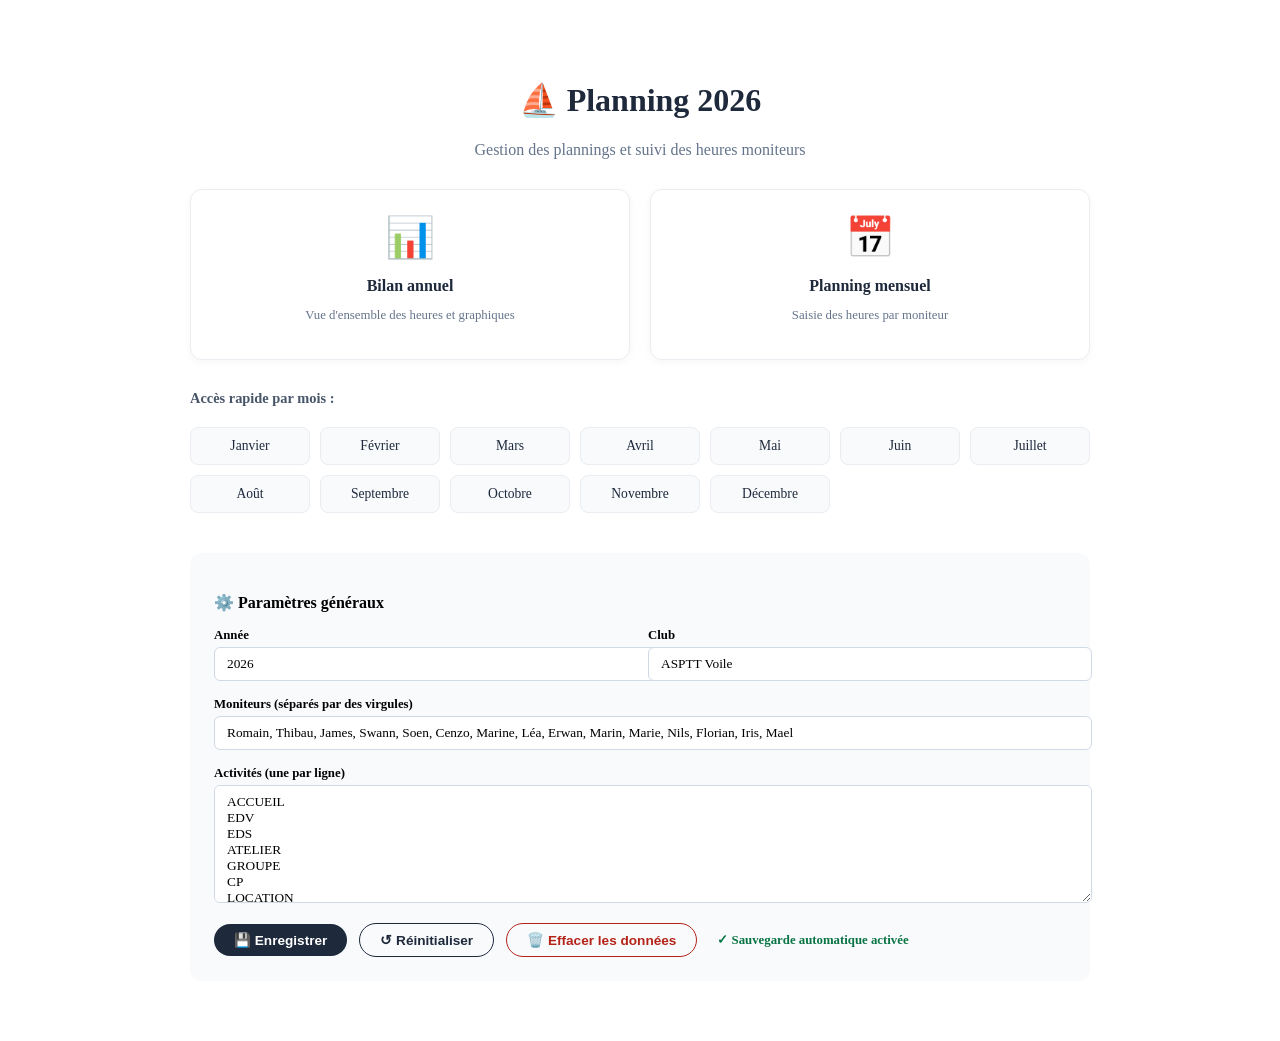
==== index.html @ 2c9d4002 "Add files via upload" ====
<!-- ============ index.html ============ -->
<!DOCTYPE html>
<html lang="fr">
<head>
    <meta charset="UTF-8">
    <meta name="viewport" content="width=device-width, initial-scale=1.0">
    <title>Planning 2026 - Paramètres</title>
    <link rel="stylesheet" href="css/style.css">
    <style>
        .index-container {
            max-width: 900px;
            margin: 40px auto;
            padding: 20px;
        }
        .index-header {
            text-align: center;
            margin-bottom: 30px;
        }
        .index-header h1 {
            font-size: 2rem;
            color: #1e293b;
        }
        .index-header p {
            color: #64748b;
        }
        .nav-cards {
            display: grid;
            grid-template-columns: repeat(auto-fit, minmax(200px, 1fr));
            gap: 20px;
            margin-top: 30px;
        }
        .nav-card {
            background: white;
            border: 1px solid #e9edf2;
            border-radius: 12px;
            padding: 24px 20px;
            text-align: center;
            text-decoration: none;
            color: #1e293b;
            transition: 0.2s;
            box-shadow: 0 2px 8px rgba(0,0,0,0.04);
        }
        .nav-card:hover {
            transform: translateY(-4px);
            box-shadow: 0 8px 24px rgba(0,0,0,0.08);
            border-color: #1e293b;
        }
        .nav-card .icon {
            font-size: 2.5rem;
            display: block;
            margin-bottom: 10px;
        }
        .nav-card h3 {
            font-size: 1rem;
            margin-bottom: 6px;
        }
        .nav-card p {
            font-size: 0.8rem;
            color: #64748b;
        }
        .month-grid {
            display: grid;
            grid-template-columns: repeat(auto-fill, minmax(120px, 1fr));
            gap: 10px;
            margin-top: 20px;
        }
        .month-grid a {
            background: #f8fafc;
            border: 1px solid #e9edf2;
            border-radius: 8px;
            padding: 10px;
            text-align: center;
            text-decoration: none;
            color: #1e293b;
            font-size: 0.85rem;
            transition: 0.15s;
        }
        .month-grid a:hover {
            background: #1e293b;
            color: white;
            border-color: #1e293b;
        }
        .config-section {
            margin-top: 40px;
            background: #f8fafc;
            border-radius: 12px;
            padding: 24px;
        }
        .config-section h3 {
            font-size: 1rem;
            margin-bottom: 16px;
        }
        .config-grid {
            display: grid;
            grid-template-columns: 1fr 1fr;
            gap: 16px;
        }
        .config-grid label {
            font-weight: 600;
            font-size: 0.8rem;
            display: block;
            margin-bottom: 4px;
        }
        .config-grid input,
        .config-grid textarea {
            width: 100%;
            padding: 8px 12px;
            border: 1px solid #d1d9e6;
            border-radius: 6px;
            font-family: inherit;
        }
        .config-grid textarea {
            resize: vertical;
            min-height: 100px;
        }
        .config-actions {
            margin-top: 16px;
            display: flex;
            gap: 12px;
            flex-wrap: wrap;
            align-items: center;
        }
        .btn {
            background: #1e293b;
            color: white;
            border: none;
            padding: 8px 20px;
            border-radius: 40px;
            font-weight: 600;
            font-size: 0.85rem;
            cursor: pointer;
            transition: 0.2s;
        }
        .btn-outline {
            background: transparent;
            border: 1.5px solid #1e293b;
            color: #1e293b;
        }
        .btn-outline:hover {
            background: #1e293b;
            color: white;
        }
        .btn-danger {
            border-color: #b42318 !important;
            color: #b42318 !important;
        }
        .btn-danger:hover {
            background: #b42318 !important;
            color: white !important;
        }
        .btn:hover {
            opacity: 0.85;
        }
        .status-save {
            font-size: 0.8rem;
            color: #087443;
            font-weight: 600;
            margin-left: 8px;
        }
        .full-width {
            grid-column: 1 / -1;
        }
        @media (max-width: 700px) {
            .config-grid {
                grid-template-columns: 1fr;
            }
        }
    </style>
</head>
<body>
    <div class="index-container">
        <div class="index-header">
            <h1>⛵ Planning 2026</h1>
            <p>Gestion des plannings et suivi des heures moniteurs</p>
        </div>

        <div class="nav-cards">
            <a href="pages/bilan.html" class="nav-card">
                <span class="icon">📊</span>
                <h3>Bilan annuel</h3>
                <p>Vue d'ensemble des heures et graphiques</p>
            </a>
            <a href="pages/mois.html?mois=janvier" class="nav-card">
                <span class="icon">📅</span>
                <h3>Planning mensuel</h3>
                <p>Saisie des heures par moniteur</p>
            </a>
        </div>

        <div style="margin-top: 30px;">
            <h3 style="font-size:0.9rem; color:#475569; margin-bottom:12px;">Accès rapide par mois :</h3>
            <div class="month-grid" id="monthGrid"></div>
        </div>

        <div class="config-section">
            <h3>⚙️ Paramètres généraux</h3>
            <div class="config-grid">
                <div>
                    <label>Année</label>
                    <input type="number" id="anneeInput" value="2026" step="1" min="2020" max="2040">
                </div>
                <div>
                    <label>Club</label>
                    <input type="text" id="clubInput" value="ASPTT Voile">
                </div>
                <div class="full-width">
                    <label>Moniteurs (séparés par des virgules)</label>
                    <input type="text" id="staffInput" value="Romain, Thibau, James, Swann, Soen, Cenzo, Marine, Léa, Erwan, Marin, Marie, Nils, Florian, Iris, Mael">
                </div>
                <div class="full-width">
                    <label>Activités (une par ligne)</label>
                    <textarea id="activitesInput">ACCUEIL
EDV
EDS
ATELIER
GROUPE
CP
LOCATION
REPOS
REUNION
SCOLAIRE
AUTRE
RTQ
RTQ+EDS
EDV+CP
ATELIER+CP
GROUPE+CP
ACCUEIL+CP
EDV+GP
EDS+AT
ATELIER+GP
GROUPE+AT
CONGES
SCOLAIRE+CP</textarea>
                </div>
            </div>
            <div class="config-actions">
                <button class="btn" id="saveConfigBtn">💾 Enregistrer</button>
                <button class="btn btn-outline" id="resetConfigBtn">↺ Réinitialiser</button>
                <button class="btn btn-outline btn-danger" id="resetDataBtn">🗑️ Effacer les données</button>
                <span class="status-save" id="saveStatus">✓ Sauvegarde automatique activée</span>
            </div>
        </div>
    </div>

    <script>
        // -------- Gestion des paramètres --------
        function loadConfig() {
            try {
                const saved = localStorage.getItem('planning2026_config');
                if (saved) {
                    const cfg = JSON.parse(saved);
                    if (cfg.annee) document.getElementById('anneeInput').value = cfg.annee;
                    if (cfg.club) document.getElementById('clubInput').value = cfg.club;
                    if (cfg.staff) document.getElementById('staffInput').value = cfg.staff;
                    if (cfg.activites) document.getElementById('activitesInput').value = cfg.activites;
                }
            } catch(e) {}
        }

        function saveConfig() {
            const cfg = {
                annee: document.getElementById('anneeInput').value,
                club: document.getElementById('clubInput').value,
                staff: document.getElementById('staffInput').value,
                activites: document.getElementById('activitesInput').value
            };
            localStorage.setItem('planning2026_config', JSON.stringify(cfg));
            const status = document.getElementById('saveStatus');
            status.textContent = '✓ Paramètres enregistrés';
            setTimeout(() => status.textContent = '✓ Sauvegarde automatique activée', 2000);
            alert('Paramètres enregistrés !');
        }

        function resetConfig() {
            localStorage.removeItem('planning2026_config');
            document.getElementById('anneeInput').value = '2026';
            document.getElementById('clubInput').value = 'ASPTT Voile';
            document.getElementById('staffInput').value = 'Romain, Thibau, James, Swann, Soen, Cenzo, Marine, Léa, Erwan, Marin, Marie, Nils, Florian, Iris, Mael';
            document.getElementById('activitesInput').value = `ACCUEIL
EDV
EDS
ATELIER
GROUPE
CP
LOCATION
REPOS
REUNION
SCOLAIRE
AUTRE
RTQ
RTQ+EDS
EDV+CP
ATELIER+CP
GROUPE+CP
ACCUEIL+CP
EDV+GP
EDS+AT
ATELIER+GP
GROUPE+AT
CONGES
SCOLAIRE+CP`;
            alert('Paramètres réinitialisés.');
        }

        document.getElementById('saveConfigBtn').addEventListener('click', saveConfig);
        document.getElementById('resetConfigBtn').addEventListener('click', resetConfig);
        document.getElementById('resetDataBtn').addEventListener('click', function() {
            if (confirm('Effacer TOUTES les données saisies ?')) {
                localStorage.removeItem('planning2026_data');
                alert('Données effacées.');
                location.reload();
            }
        });

        // Génération des liens vers les mois
        const monthLabels = ['Janvier','Février','Mars','Avril','Mai','Juin','Juillet','Août','Septembre','Octobre','Novembre','Décembre'];
        const monthKeys = ['janvier','fevrier','mars','avril','mai','juin','juillet','aout','septembre','octobre','novembre','decembre'];
        const grid = document.getElementById('monthGrid');
        monthKeys.forEach((key, i) => {
            const a = document.createElement('a');
            a.href = `pages/mois.html?mois=${key}`;
            a.textContent = monthLabels[i];
            grid.appendChild(a);
        });

        loadConfig();
    </script>
</body>
</html>
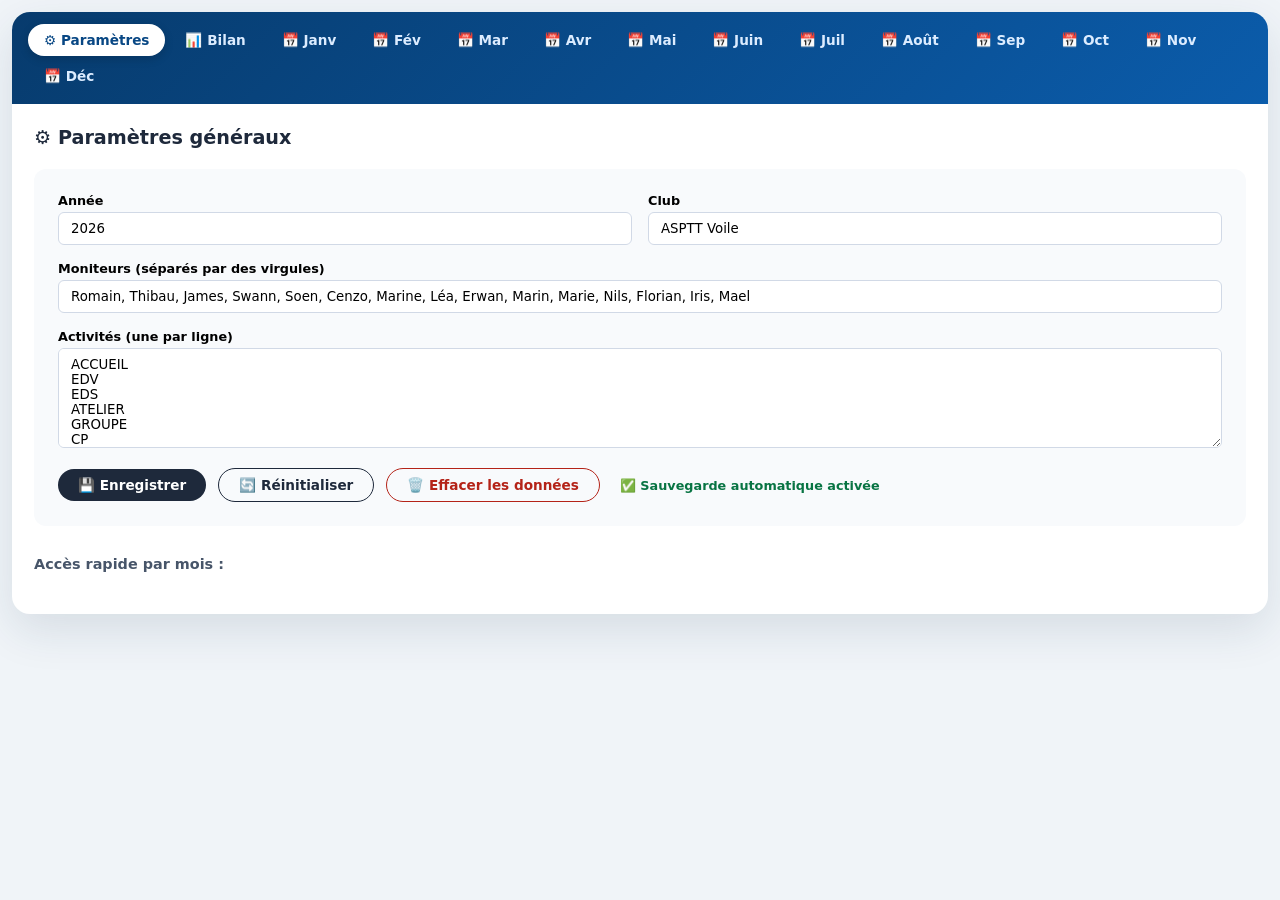
==== commit 4d7b66ed: "refonte: refonte complète de l'application pour corriger les interactions - **Nouvelle architecture*" ====
--- a/index.html
+++ b/index.html
@@ -1,4 +1,3 @@
-<!-- ============ index.html ============ -->
 <!DOCTYPE html>
 <html lang="fr">
 <head>
@@ -6,210 +5,50 @@
     <meta name="viewport" content="width=device-width, initial-scale=1.0">
     <title>Planning 2026 - Paramètres</title>
     <link rel="stylesheet" href="css/style.css">
-    <style>
-        .index-container {
-            max-width: 900px;
-            margin: 40px auto;
-            padding: 20px;
-        }
-        .index-header {
-            text-align: center;
-            margin-bottom: 30px;
-        }
-        .index-header h1 {
-            font-size: 2rem;
-            color: #1e293b;
-        }
-        .index-header p {
-            color: #64748b;
-        }
-        .nav-cards {
-            display: grid;
-            grid-template-columns: repeat(auto-fit, minmax(200px, 1fr));
-            gap: 20px;
-            margin-top: 30px;
-        }
-        .nav-card {
-            background: white;
-            border: 1px solid #e9edf2;
-            border-radius: 12px;
-            padding: 24px 20px;
-            text-align: center;
-            text-decoration: none;
-            color: #1e293b;
-            transition: 0.2s;
-            box-shadow: 0 2px 8px rgba(0,0,0,0.04);
-        }
-        .nav-card:hover {
-            transform: translateY(-4px);
-            box-shadow: 0 8px 24px rgba(0,0,0,0.08);
-            border-color: #1e293b;
-        }
-        .nav-card .icon {
-            font-size: 2.5rem;
-            display: block;
-            margin-bottom: 10px;
-        }
-        .nav-card h3 {
-            font-size: 1rem;
-            margin-bottom: 6px;
-        }
-        .nav-card p {
-            font-size: 0.8rem;
-            color: #64748b;
-        }
-        .month-grid {
-            display: grid;
-            grid-template-columns: repeat(auto-fill, minmax(120px, 1fr));
-            gap: 10px;
-            margin-top: 20px;
-        }
-        .month-grid a {
-            background: #f8fafc;
-            border: 1px solid #e9edf2;
-            border-radius: 8px;
-            padding: 10px;
-            text-align: center;
-            text-decoration: none;
-            color: #1e293b;
-            font-size: 0.85rem;
-            transition: 0.15s;
-        }
-        .month-grid a:hover {
-            background: #1e293b;
-            color: white;
-            border-color: #1e293b;
-        }
-        .config-section {
-            margin-top: 40px;
-            background: #f8fafc;
-            border-radius: 12px;
-            padding: 24px;
-        }
-        .config-section h3 {
-            font-size: 1rem;
-            margin-bottom: 16px;
-        }
-        .config-grid {
-            display: grid;
-            grid-template-columns: 1fr 1fr;
-            gap: 16px;
-        }
-        .config-grid label {
-            font-weight: 600;
-            font-size: 0.8rem;
-            display: block;
-            margin-bottom: 4px;
-        }
-        .config-grid input,
-        .config-grid textarea {
-            width: 100%;
-            padding: 8px 12px;
-            border: 1px solid #d1d9e6;
-            border-radius: 6px;
-            font-family: inherit;
-        }
-        .config-grid textarea {
-            resize: vertical;
-            min-height: 100px;
-        }
-        .config-actions {
-            margin-top: 16px;
-            display: flex;
-            gap: 12px;
-            flex-wrap: wrap;
-            align-items: center;
-        }
-        .btn {
-            background: #1e293b;
-            color: white;
-            border: none;
-            padding: 8px 20px;
-            border-radius: 40px;
-            font-weight: 600;
-            font-size: 0.85rem;
-            cursor: pointer;
-            transition: 0.2s;
-        }
-        .btn-outline {
-            background: transparent;
-            border: 1.5px solid #1e293b;
-            color: #1e293b;
-        }
-        .btn-outline:hover {
-            background: #1e293b;
-            color: white;
-        }
-        .btn-danger {
-            border-color: #b42318 !important;
-            color: #b42318 !important;
-        }
-        .btn-danger:hover {
-            background: #b42318 !important;
-            color: white !important;
-        }
-        .btn:hover {
-            opacity: 0.85;
-        }
-        .status-save {
-            font-size: 0.8rem;
-            color: #087443;
-            font-weight: 600;
-            margin-left: 8px;
-        }
-        .full-width {
-            grid-column: 1 / -1;
-        }
-        @media (max-width: 700px) {
-            .config-grid {
-                grid-template-columns: 1fr;
-            }
-        }
-    </style>
 </head>
 <body>
-    <div class="index-container">
-        <div class="index-header">
-            <h1>⛵ Planning 2026</h1>
-            <p>Gestion des plannings et suivi des heures moniteurs</p>
+    <div class="app-container">
+        <!-- Navigation -->
+        <div class="nav-tabs">
+            <a href="index.html" class="active">⚙️ Paramètres</a>
+            <a href="pages/bilan.html">📊 Bilan</a>
+            <a href="pages/mois.html?mois=janvier">📅 Janv</a>
+            <a href="pages/mois.html?mois=fevrier">📅 Fév</a>
+            <a href="pages/mois.html?mois=mars">📅 Mar</a>
+            <a href="pages/mois.html?mois=avril">📅 Avr</a>
+            <a href="pages/mois.html?mois=mai">📅 Mai</a>
+            <a href="pages/mois.html?mois=juin">📅 Juin</a>
+            <a href="pages/mois.html?mois=juillet">📅 Juil</a>
+            <a href="pages/mois.html?mois=aout">📅 Août</a>
+            <a href="pages/mois.html?mois=septembre">📅 Sep</a>
+            <a href="pages/mois.html?mois=octobre">📅 Oct</a>
+            <a href="pages/mois.html?mois=novembre">📅 Nov</a>
+            <a href="pages/mois.html?mois=decembre">📅 Déc</a>
         </div>
 
-        <div class="nav-cards">
-            <a href="pages/bilan.html" class="nav-card">
-                <span class="icon">📊</span>
-                <h3>Bilan annuel</h3>
-                <p>Vue d'ensemble des heures et graphiques</p>
-            </a>
-            <a href="pages/mois.html?mois=janvier" class="nav-card">
-                <span class="icon">📅</span>
-                <h3>Planning mensuel</h3>
-                <p>Saisie des heures par moniteur</p>
-            </a>
-        </div>
+        <!-- Contenu -->
+        <div class="panel">
+            <div class="panel-header">
+                <h2>⚙️ Paramètres généraux</h2>
+            </div>
 
-        <div style="margin-top: 30px;">
-            <h3 style="font-size:0.9rem; color:#475569; margin-bottom:12px;">Accès rapide par mois :</h3>
-            <div class="month-grid" id="monthGrid"></div>
-        </div>
-
-        <div class="config-section">
-            <h3>⚙️ Paramètres généraux</h3>
-            <div class="config-grid">
-                <div>
-                    <label>Année</label>
-                    <input type="number" id="anneeInput" value="2026" step="1" min="2020" max="2040">
-                </div>
-                <div>
-                    <label>Club</label>
-                    <input type="text" id="clubInput" value="ASPTT Voile">
-                </div>
-                <div class="full-width">
-                    <label>Moniteurs (séparés par des virgules)</label>
-                    <input type="text" id="staffInput" value="Romain, Thibau, James, Swann, Soen, Cenzo, Marine, Léa, Erwan, Marin, Marie, Nils, Florian, Iris, Mael">
-                </div>
-                <div class="full-width">
-                    <label>Activités (une par ligne)</label>
-                    <textarea id="activitesInput">ACCUEIL
+            <div class="config-section">
+                <div class="config-grid">
+                    <div>
+                        <label>Année</label>
+                        <input type="number" id="anneeInput" value="2026" step="1" min="2020" max="2040">
+                    </div>
+                    <div>
+                        <label>Club</label>
+                        <input type="text" id="clubInput" value="ASPTT Voile">
+                    </div>
+                    <div class="full-width">
+                        <label>Moniteurs (séparés par des virgules)</label>
+                        <input type="text" id="staffInput" value="Romain, Thibau, James, Swann, Soen, Cenzo, Marine, Léa, Erwan, Marin, Marie, Nils, Florian, Iris, Mael">
+                    </div>
+                    <div class="full-width">
+                        <label>Activités (une par ligne)</label>
+                        <textarea id="activitesInput">ACCUEIL
 EDV
 EDS
 ATELIER
@@ -232,99 +71,115 @@
 GROUPE+AT
 CONGES
 SCOLAIRE+CP</textarea>
+                    </div>
+                </div>
+                <div class="config-actions">
+                    <button class="btn" id="saveConfigBtn">💾 Enregistrer</button>
+                    <button class="btn btn-outline" id="resetConfigBtn">🔄 Réinitialiser</button>
+                    <button class="btn btn-outline btn-danger" id="resetDataBtn">🗑️ Effacer les données</button>
+                    <span class="status-save" id="saveStatus">✅ Sauvegarde automatique activée</span>
                 </div>
             </div>
-            <div class="config-actions">
-                <button class="btn" id="saveConfigBtn">💾 Enregistrer</button>
-                <button class="btn btn-outline" id="resetConfigBtn">↺ Réinitialiser</button>
-                <button class="btn btn-outline btn-danger" id="resetDataBtn">🗑️ Effacer les données</button>
-                <span class="status-save" id="saveStatus">✓ Sauvegarde automatique activée</span>
+
+            <div style="margin-top: 30px;">
+                <h3 style="font-size:0.9rem; color:#475569; margin-bottom:12px;">Accès rapide par mois :</h3>
+                <div class="month-grid" id="monthGrid"></div>
             </div>
         </div>
     </div>
 
+    <!-- Scripts -->
+    <script src="js/app.js"></script>
     <script>
-        // -------- Gestion des paramètres --------
-        function loadConfig() {
-            try {
-                const saved = localStorage.getItem('planning2026_config');
-                if (saved) {
-                    const cfg = JSON.parse(saved);
-                    if (cfg.annee) document.getElementById('anneeInput').value = cfg.annee;
-                    if (cfg.club) document.getElementById('clubInput').value = cfg.club;
-                    if (cfg.staff) document.getElementById('staffInput').value = cfg.staff;
-                    if (cfg.activites) document.getElementById('activitesInput').value = cfg.activites;
-                }
-            } catch(e) {}
+        // --- LOGIQUE DE LA PAGE INDEX ---
+        
+        // Générer les liens vers les mois
+        function generateMonthLinks() {
+            const grid = document.getElementById('monthGrid');
+            grid.innerHTML = '';
+            
+            MONTHS.forEach((key, i) => {
+                const a = document.createElement('a');
+                a.href = `pages/mois.html?mois=${key}`;
+                a.textContent = MONTH_LABELS[i];
+                grid.appendChild(a);
+            });
         }
-
-        function saveConfig() {
-            const cfg = {
-                annee: document.getElementById('anneeInput').value,
-                club: document.getElementById('clubInput').value,
-                staff: document.getElementById('staffInput').value,
-                activites: document.getElementById('activitesInput').value
-            };
-            localStorage.setItem('planning2026_config', JSON.stringify(cfg));
+        
+        // Charger la configuration dans le formulaire
+        function loadConfigToForm() {
+            document.getElementById('anneeInput').value = App.config.year || 2026;
+            document.getElementById('clubInput').value = App.config.club || 'ASPTT Voile';
+            document.getElementById('staffInput').value = App.config.staff?.join(', ') || '';
+            document.getElementById('activitesInput').value = App.config.activities?.join('\n') || '';
+        }
+        
+        // Sauvegarder la configuration depuis le formulaire
+        function saveConfigFromForm() {
+            App.config.year = parseInt(document.getElementById('anneeInput').value) || 2026;
+            App.config.club = document.getElementById('clubInput').value || 'ASPTT Voile';
+            App.config.staff = document.getElementById('staffInput').value
+                .split(',')
+                .map(s => s.trim())
+                .filter(s => s);
+            App.config.activities = document.getElementById('activitesInput').value
+                .split('\n')
+                .map(s => s.trim())
+                .filter(s => s);
+            
+            App.saveConfig();
+            
+            // Recharger les données pour le nouveau staff/année
+            App.data = App.generateYearData();
+            App.saveData(false);
+            
             const status = document.getElementById('saveStatus');
-            status.textContent = '✓ Paramètres enregistrés';
-            setTimeout(() => status.textContent = '✓ Sauvegarde automatique activée', 2000);
+            status.textContent = '✅ Paramètres enregistrés';
+            setTimeout(() => {
+                status.textContent = '✅ Sauvegarde automatique activée';
+            }, 2000);
+            
             alert('Paramètres enregistrés !');
         }
-
+        
+        // Réinitialiser la configuration
         function resetConfig() {
-            localStorage.removeItem('planning2026_config');
-            document.getElementById('anneeInput').value = '2026';
-            document.getElementById('clubInput').value = 'ASPTT Voile';
-            document.getElementById('staffInput').value = 'Romain, Thibau, James, Swann, Soen, Cenzo, Marine, Léa, Erwan, Marin, Marie, Nils, Florian, Iris, Mael';
-            document.getElementById('activitesInput').value = `ACCUEIL
-EDV
-EDS
-ATELIER
-GROUPE
-CP
-LOCATION
-REPOS
-REUNION
-SCOLAIRE
-AUTRE
-RTQ
-RTQ+EDS
-EDV+CP
-ATELIER+CP
-GROUPE+CP
-ACCUEIL+CP
-EDV+GP
-EDS+AT
-ATELIER+GP
-GROUPE+AT
-CONGES
-SCOLAIRE+CP`;
-            alert('Paramètres réinitialisés.');
+            if (confirm('Réinitialiser les paramètres ?')) {
+                App.config = { ...App.config, ...{
+                    year: 2026,
+                    club: 'ASPTT Voile',
+                    staff: ['Romain', 'Thibau', 'James', 'Swann', 'Soen', 'Cenzo', 'Marine', 'Léa', 'Erwan', 'Marin', 'Marie', 'Nils', 'Florian', 'Iris', 'Mael'],
+                    activities: [
+                        'ACCUEIL', 'EDV', 'EDS', 'ATELIER', 'GROUPE', 'CP', 'LOCATION', 'REPOS', 'REUNION', 
+                        'SCOLAIRE', 'AUTRE', 'RTQ', 'RTQ+EDS', 'EDV+CP', 'ATELIER+CP', 'GROUPE+CP', 
+                        'ACCUEIL+CP', 'EDV+GP', 'EDS+AT', 'ATELIER+GP', 'GROUPE+AT', 'CONGES', 'SCOLAIRE+CP'
+                    ]
+                }};
+                App.saveConfig();
+                loadConfigToForm();
+                alert('Paramètres réinitialisés.');
+            }
         }
-
-        document.getElementById('saveConfigBtn').addEventListener('click', saveConfig);
-        document.getElementById('resetConfigBtn').addEventListener('click', resetConfig);
-        document.getElementById('resetDataBtn').addEventListener('click', function() {
+        
+        // Réinitialiser toutes les données
+        function resetAllData() {
             if (confirm('Effacer TOUTES les données saisies ?')) {
-                localStorage.removeItem('planning2026_data');
+                App.resetAllData();
                 alert('Données effacées.');
                 location.reload();
             }
+        }
+        
+        // Attacher les événements
+        document.getElementById('saveConfigBtn').addEventListener('click', saveConfigFromForm);
+        document.getElementById('resetConfigBtn').addEventListener('click', resetConfig);
+        document.getElementById('resetDataBtn').addEventListener('click', resetAllData);
+        
+        // Initialisation
+        App.init().then(() => {
+            loadConfigToForm();
+            generateMonthLinks();
         });
-
-        // Génération des liens vers les mois
-        const monthLabels = ['Janvier','Février','Mars','Avril','Mai','Juin','Juillet','Août','Septembre','Octobre','Novembre','Décembre'];
-        const monthKeys = ['janvier','fevrier','mars','avril','mai','juin','juillet','aout','septembre','octobre','novembre','decembre'];
-        const grid = document.getElementById('monthGrid');
-        monthKeys.forEach((key, i) => {
-            const a = document.createElement('a');
-            a.href = `pages/mois.html?mois=${key}`;
-            a.textContent = monthLabels[i];
-            grid.appendChild(a);
-        });
-
-        loadConfig();
     </script>
 </body>
-</html>+</html>
--- a/css/style.css
+++ b/css/style.css
@@ -0,0 +1,372 @@
+* {
+    margin: 0;
+    padding: 0;
+    box-sizing: border-box;
+    font-family: 'Segoe UI', Roboto, system-ui, sans-serif;
+}
+
+body {
+    background: #f0f4f8;
+    padding: 12px;
+    min-height: 100vh;
+}
+
+.app-container {
+    max-width: 1600px;
+    margin: 0 auto;
+    background: white;
+    border-radius: 18px;
+    box-shadow: 0 16px 45px rgba(23, 55, 80, 0.12);
+    overflow: hidden;
+}
+
+/* Navigation */
+.nav-tabs {
+    display: flex;
+    flex-wrap: wrap;
+    gap: 4px;
+    background: linear-gradient(135deg, #073b6d, #0b5cab);
+    padding: 12px 16px;
+    position: sticky;
+    top: 0;
+    z-index: 10;
+}
+
+.nav-tabs a {
+    background: transparent;
+    border: none;
+    padding: 8px 16px;
+    font-weight: 600;
+    font-size: 0.85rem;
+    color: #dcecff;
+    border-radius: 40px;
+    cursor: pointer;
+    transition: 0.2s;
+    text-decoration: none;
+}
+
+.nav-tabs a:hover {
+    background: rgba(255, 255, 255, 0.14);
+    color: white;
+}
+
+.nav-tabs a.active {
+    background: white;
+    color: #084784;
+    box-shadow: 0 3px 10px rgba(0, 0, 0, 0.16);
+}
+
+/* Panel */
+.panel {
+    padding: 22px;
+    overflow-x: auto;
+}
+
+.panel-header {
+    display: flex;
+    justify-content: space-between;
+    align-items: center;
+    flex-wrap: wrap;
+    gap: 8px;
+    margin-bottom: 16px;
+}
+
+.panel-header h2 {
+    font-size: 1.2rem;
+    color: #1e293b;
+}
+
+/* Buttons */
+.btn {
+    background: #1e293b;
+    color: white;
+    border: none;
+    padding: 8px 20px;
+    border-radius: 40px;
+    font-weight: 600;
+    font-size: 0.85rem;
+    cursor: pointer;
+    transition: 0.2s;
+    text-decoration: none;
+    display: inline-block;
+}
+
+.btn-outline {
+    background: transparent;
+    border: 1.5px solid #1e293b;
+    color: #1e293b;
+}
+
+.btn-outline:hover {
+    background: #1e293b;
+    color: white;
+}
+
+.btn-sm {
+    padding: 4px 14px;
+    font-size: 0.75rem;
+}
+
+.btn-danger {
+    border-color: #b42318 !important;
+    color: #b42318 !important;
+}
+
+.btn-danger:hover {
+    background: #b42318 !important;
+    color: white !important;
+}
+
+.btn:hover {
+    opacity: 0.85;
+}
+
+/* Tables */
+.table-wrap {
+    overflow-x: auto;
+    margin: 8px 0;
+    border-radius: 10px;
+    border: 1px solid #e9edf2;
+}
+
+table {
+    border-collapse: collapse;
+    width: 100%;
+    font-size: 0.78rem;
+    min-width: 700px;
+}
+
+th {
+    background: #f1f5f9;
+    color: #0f172a;
+    font-weight: 600;
+    padding: 8px 6px;
+    text-align: center;
+    border-bottom: 2px solid #dce2ea;
+    white-space: nowrap;
+    position: sticky;
+    top: 0;
+    z-index: 3;
+    font-size: 0.7rem;
+}
+
+td {
+    padding: 6px 4px;
+    border-bottom: 1px solid #e9edf2;
+    text-align: center;
+    vertical-align: middle;
+}
+
+tr:hover td {
+    background: #fafcff;
+}
+
+.month-header td {
+    background: #f8fafc;
+    font-weight: 700;
+    border-bottom: 2px solid #dce2ea;
+    position: sticky;
+    bottom: 0;
+    z-index: 2;
+}
+
+.total-row td {
+    background: #f0f9ff;
+    font-weight: 700;
+}
+
+/* Staff cell */
+.staff-activity-cell {
+    display: flex;
+    flex-direction: column;
+    gap: 4px;
+    align-items: center;
+}
+
+.staff-activity-cell select,
+.staff-activity-cell input {
+    font-size: 0.7rem;
+    padding: 3px 6px;
+    border: 1px solid #ddd;
+    border-radius: 4px;
+    max-width: 90px;
+    background: white;
+    text-align: center;
+}
+
+.staff-activity-cell .hours-row {
+    display: flex;
+    gap: 4px;
+    align-items: center;
+    font-size: 0.7rem;
+}
+
+.hour-input {
+    padding: 2px 4px;
+    border: 1px solid #ccc;
+    border-radius: 4px;
+    font-size: 0.7rem;
+    width: 48px;
+    text-align: center;
+    background: white;
+}
+
+.hour-input:focus {
+    outline: 2px solid #1e293b;
+    border-color: transparent;
+}
+
+/* Diff */
+.diff-cell {
+    font-weight: 700;
+    min-width: 30px;
+    display: inline-block;
+}
+
+.diff-positive { color: #0b7e3d; }
+.diff-negative { color: #b91c1c; }
+.diff-zero { color: #e67e22; }
+
+/* Dimanche */
+.dimanche-row td {
+    background: #fce4e4 !important;
+    border-bottom: 1px solid #f5c6c6;
+}
+.dimanche-row:hover td {
+    background: #f8d6d6 !important;
+}
+
+/* Badge */
+.badge {
+    background: #dbeafe;
+    color: #1e4b8a;
+    padding: 2px 12px;
+    border-radius: 30px;
+    font-size: 0.65rem;
+    font-weight: 600;
+}
+
+/* Weekly summary */
+.weekly-summary {
+    margin-top: 24px;
+    padding: 20px;
+    background: linear-gradient(135deg, #f7fbff, #eef6ff);
+    border: 1px solid #d8e9fb;
+    border-radius: 16px;
+}
+
+.weekly-summary h3 {
+    font-size: 1rem;
+    color: #12304a;
+    margin-bottom: 4px;
+}
+
+.weekly-summary p {
+    font-size: 0.8rem;
+    color: #526577;
+    margin-bottom: 12px;
+}
+
+/* Config section */
+.config-section {
+    margin-top: 20px;
+    background: #f8fafc;
+    border-radius: 12px;
+    padding: 24px;
+}
+
+.config-section h3 {
+    font-size: 1rem;
+    margin-bottom: 16px;
+}
+
+.config-grid {
+    display: grid;
+    grid-template-columns: 1fr 1fr;
+    gap: 16px;
+}
+
+.config-grid label {
+    font-weight: 600;
+    font-size: 0.8rem;
+    display: block;
+    margin-bottom: 4px;
+}
+
+.config-grid input,
+.config-grid textarea {
+    width: 100%;
+    padding: 8px 12px;
+    border: 1px solid #d1d9e6;
+    border-radius: 6px;
+    font-family: inherit;
+}
+
+.config-grid textarea {
+    resize: vertical;
+    min-height: 100px;
+}
+
+.config-actions {
+    margin-top: 16px;
+    display: flex;
+    gap: 12px;
+    flex-wrap: wrap;
+    align-items: center;
+}
+
+.status-save {
+    font-size: 0.8rem;
+    color: #087443;
+    font-weight: 600;
+    margin-left: 8px;
+}
+
+.full-width {
+    grid-column: 1 / -1;
+}
+
+/* Month grid */
+.month-grid {
+    display: grid;
+    grid-template-columns: repeat(auto-fill, minmax(120px, 1fr));
+    gap: 10px;
+    margin-top: 20px;
+}
+
+.month-grid a {
+    background: #f8fafc;
+    border: 1px solid #e9edf2;
+    border-radius: 8px;
+    padding: 10px;
+    text-align: center;
+    text-decoration: none;
+    color: #1e293b;
+    font-size: 0.85rem;
+    transition: 0.15s;
+}
+
+.month-grid a:hover {
+    background: #1e293b;
+    color: white;
+    border-color: #1e293b;
+}
+
+/* Responsive */
+@media (max-width: 800px) {
+    .panel { padding: 12px; }
+    .nav-tabs { padding: 8px 10px; gap: 2px; }
+    .nav-tabs a { font-size: 0.7rem; padding: 5px 10px; }
+    .config-grid { grid-template-columns: 1fr; }
+}
+
+/* Fix pour les inputs de type number */
+input[type="number"] {
+    -moz-appearance: textfield;
+}
+
+input[type="number"]::-webkit-outer-spin-button,
+input[type="number"]::-webkit-inner-spin-button {
+    -webkit-appearance: none;
+    margin: 0;
+}
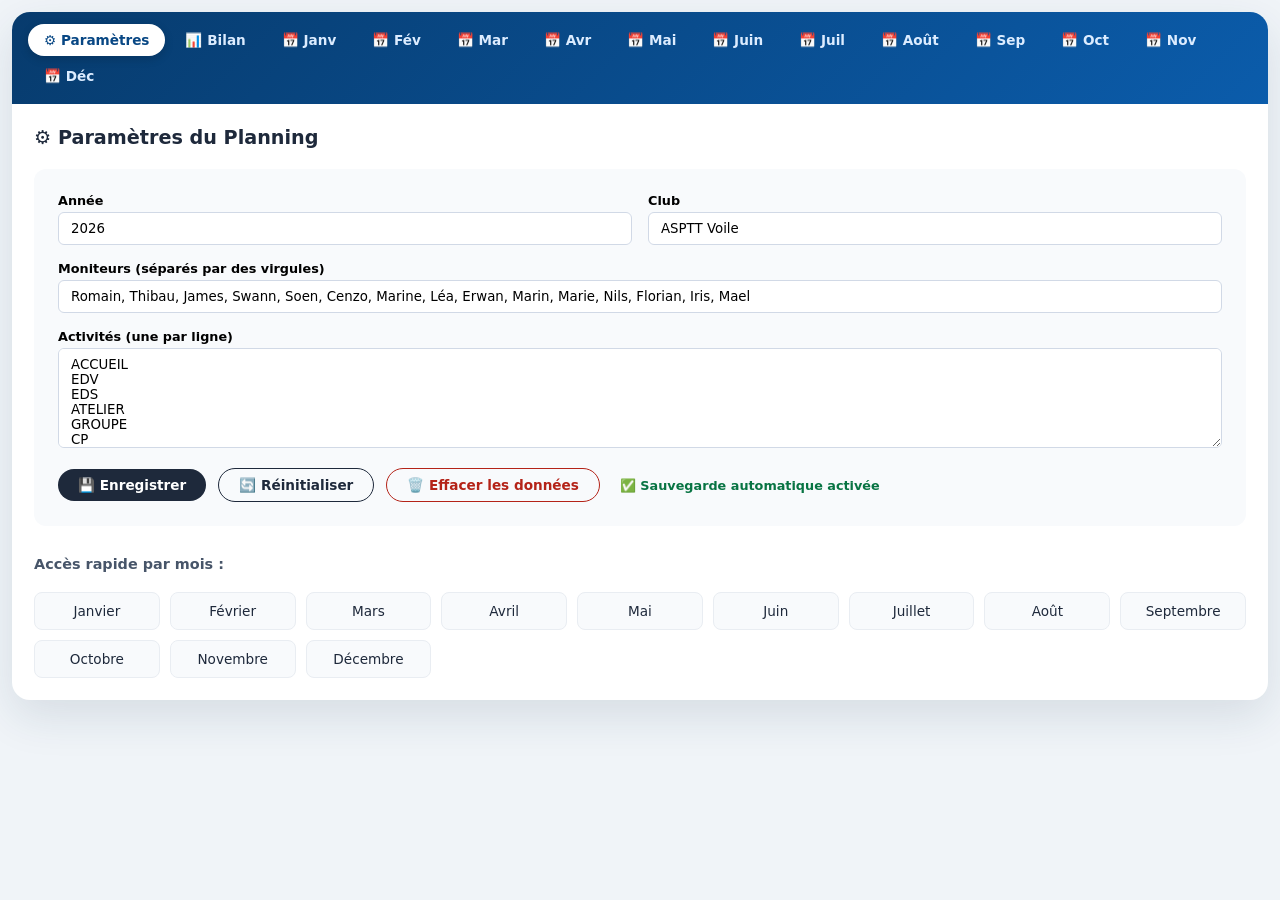
==== commit f91ec5dd: "fix: version ultra-simple et fonctionnelle inspirée d'Excel - **1 seul fichier JS** (app.js) pour to" ====
--- a/index.html
+++ b/index.html
@@ -3,7 +3,7 @@
 <head>
     <meta charset="UTF-8">
     <meta name="viewport" content="width=device-width, initial-scale=1.0">
-    <title>Planning 2026 - Paramètres</title>
+    <title>Planning 2026 - Accueil</title>
     <link rel="stylesheet" href="css/style.css">
 </head>
 <body>
@@ -29,7 +29,7 @@
         <!-- Contenu -->
         <div class="panel">
             <div class="panel-header">
-                <h2>⚙️ Paramètres généraux</h2>
+                <h2>⚙️ Paramètres du Planning</h2>
             </div>
 
             <div class="config-section">
@@ -44,7 +44,8 @@
                     </div>
                     <div class="full-width">
                         <label>Moniteurs (séparés par des virgules)</label>
-                        <input type="text" id="staffInput" value="Romain, Thibau, James, Swann, Soen, Cenzo, Marine, Léa, Erwan, Marin, Marie, Nils, Florian, Iris, Mael">
+                        <input type="text" id="staffInput" 
+                               value="Romain, Thibau, James, Swann, Soen, Cenzo, Marine, Léa, Erwan, Marin, Marie, Nils, Florian, Iris, Mael">
                     </div>
                     <div class="full-width">
                         <label>Activités (une par ligne)</label>
@@ -74,9 +75,9 @@
                     </div>
                 </div>
                 <div class="config-actions">
-                    <button class="btn" id="saveConfigBtn">💾 Enregistrer</button>
-                    <button class="btn btn-outline" id="resetConfigBtn">🔄 Réinitialiser</button>
-                    <button class="btn btn-outline btn-danger" id="resetDataBtn">🗑️ Effacer les données</button>
+                    <button class="btn" onclick="saveConfig()">💾 Enregistrer</button>
+                    <button class="btn btn-outline" onclick="resetConfig()">🔄 Réinitialiser</button>
+                    <button class="btn btn-outline btn-danger" onclick="resetAllData()">🗑️ Effacer les données</button>
                     <span class="status-save" id="saveStatus">✅ Sauvegarde automatique activée</span>
                 </div>
             </div>
@@ -91,95 +92,81 @@
     <!-- Scripts -->
     <script src="js/app.js"></script>
     <script>
-        // --- LOGIQUE DE LA PAGE INDEX ---
-        
+        // Charger la configuration
+        let config = PlanningApp.loadConfig();
+        let data = PlanningApp.loadData(config);
+
+        // Remplir le formulaire
+        function loadConfigToForm() {
+            document.getElementById('anneeInput').value = config.year || 2026;
+            document.getElementById('clubInput').value = config.club || 'ASPTT Voile';
+            document.getElementById('staffInput').value = config.staff?.join(', ') || '';
+            document.getElementById('activitesInput').value = config.activities?.join('\n') || '';
+        }
+
+        // Sauvegarder la configuration
+        function saveConfig() {
+            config.year = parseInt(document.getElementById('anneeInput').value) || 2026;
+            config.club = document.getElementById('clubInput').value || 'ASPTT Voile';
+            config.staff = document.getElementById('staffInput').value
+                .split(',')
+                .map(s => s.trim())
+                .filter(s => s);
+            config.activities = document.getElementById('activitesInput').value
+                .split('\n')
+                .map(s => s.trim())
+                .filter(s => s);
+
+            PlanningApp.saveConfig(config);
+            
+            // Recharger les données pour la nouvelle année/staff
+            data = PlanningApp.generateYearData(config);
+            PlanningApp.saveData(data);
+            
+            document.getElementById('saveStatus').textContent = '✅ Paramètres enregistrés';
+            setTimeout(() => {
+                document.getElementById('saveStatus').textContent = '✅ Sauvegarde automatique activée';
+            }, 2000);
+            
+            alert('Paramètres enregistrés !');
+        }
+
+        // Réinitialiser la configuration
+        function resetConfig() {
+            if (confirm('Réinitialiser les paramètres ?')) {
+                config = { ...PlanningApp.DEFAULT_CONFIG };
+                PlanningApp.saveConfig(config);
+                loadConfigToForm();
+                alert('Paramètres réinitialisés.');
+            }
+        }
+
+        // Réinitialiser toutes les données
+        function resetAllData() {
+            if (confirm('Effacer TOUTES les données saisies ?')) {
+                data = PlanningApp.generateYearData(config);
+                PlanningApp.saveData(data);
+                alert('Données effacées.');
+                location.reload();
+            }
+        }
+
         // Générer les liens vers les mois
         function generateMonthLinks() {
             const grid = document.getElementById('monthGrid');
             grid.innerHTML = '';
             
-            MONTHS.forEach((key, i) => {
+            PlanningApp.MONTHS.forEach((key, i) => {
                 const a = document.createElement('a');
                 a.href = `pages/mois.html?mois=${key}`;
-                a.textContent = MONTH_LABELS[i];
+                a.textContent = PlanningApp.MONTH_LABELS[i];
                 grid.appendChild(a);
             });
         }
-        
-        // Charger la configuration dans le formulaire
-        function loadConfigToForm() {
-            document.getElementById('anneeInput').value = App.config.year || 2026;
-            document.getElementById('clubInput').value = App.config.club || 'ASPTT Voile';
-            document.getElementById('staffInput').value = App.config.staff?.join(', ') || '';
-            document.getElementById('activitesInput').value = App.config.activities?.join('\n') || '';
-        }
-        
-        // Sauvegarder la configuration depuis le formulaire
-        function saveConfigFromForm() {
-            App.config.year = parseInt(document.getElementById('anneeInput').value) || 2026;
-            App.config.club = document.getElementById('clubInput').value || 'ASPTT Voile';
-            App.config.staff = document.getElementById('staffInput').value
-                .split(',')
-                .map(s => s.trim())
-                .filter(s => s);
-            App.config.activities = document.getElementById('activitesInput').value
-                .split('\n')
-                .map(s => s.trim())
-                .filter(s => s);
-            
-            App.saveConfig();
-            
-            // Recharger les données pour le nouveau staff/année
-            App.data = App.generateYearData();
-            App.saveData(false);
-            
-            const status = document.getElementById('saveStatus');
-            status.textContent = '✅ Paramètres enregistrés';
-            setTimeout(() => {
-                status.textContent = '✅ Sauvegarde automatique activée';
-            }, 2000);
-            
-            alert('Paramètres enregistrés !');
-        }
-        
-        // Réinitialiser la configuration
-        function resetConfig() {
-            if (confirm('Réinitialiser les paramètres ?')) {
-                App.config = { ...App.config, ...{
-                    year: 2026,
-                    club: 'ASPTT Voile',
-                    staff: ['Romain', 'Thibau', 'James', 'Swann', 'Soen', 'Cenzo', 'Marine', 'Léa', 'Erwan', 'Marin', 'Marie', 'Nils', 'Florian', 'Iris', 'Mael'],
-                    activities: [
-                        'ACCUEIL', 'EDV', 'EDS', 'ATELIER', 'GROUPE', 'CP', 'LOCATION', 'REPOS', 'REUNION', 
-                        'SCOLAIRE', 'AUTRE', 'RTQ', 'RTQ+EDS', 'EDV+CP', 'ATELIER+CP', 'GROUPE+CP', 
-                        'ACCUEIL+CP', 'EDV+GP', 'EDS+AT', 'ATELIER+GP', 'GROUPE+AT', 'CONGES', 'SCOLAIRE+CP'
-                    ]
-                }};
-                App.saveConfig();
-                loadConfigToForm();
-                alert('Paramètres réinitialisés.');
-            }
-        }
-        
-        // Réinitialiser toutes les données
-        function resetAllData() {
-            if (confirm('Effacer TOUTES les données saisies ?')) {
-                App.resetAllData();
-                alert('Données effacées.');
-                location.reload();
-            }
-        }
-        
-        // Attacher les événements
-        document.getElementById('saveConfigBtn').addEventListener('click', saveConfigFromForm);
-        document.getElementById('resetConfigBtn').addEventListener('click', resetConfig);
-        document.getElementById('resetDataBtn').addEventListener('click', resetAllData);
-        
+
         // Initialisation
-        App.init().then(() => {
-            loadConfigToForm();
-            generateMonthLinks();
-        });
+        loadConfigToForm();
+        generateMonthLinks();
     </script>
 </body>
 </html>
--- a/css/style.css
+++ b/css/style.css
@@ -183,8 +183,7 @@
     align-items: center;
 }
 
-.staff-activity-cell select,
-.staff-activity-cell input {
+.staff-activity-cell select {
     font-size: 0.7rem;
     padding: 3px 6px;
     border: 1px solid #ddd;
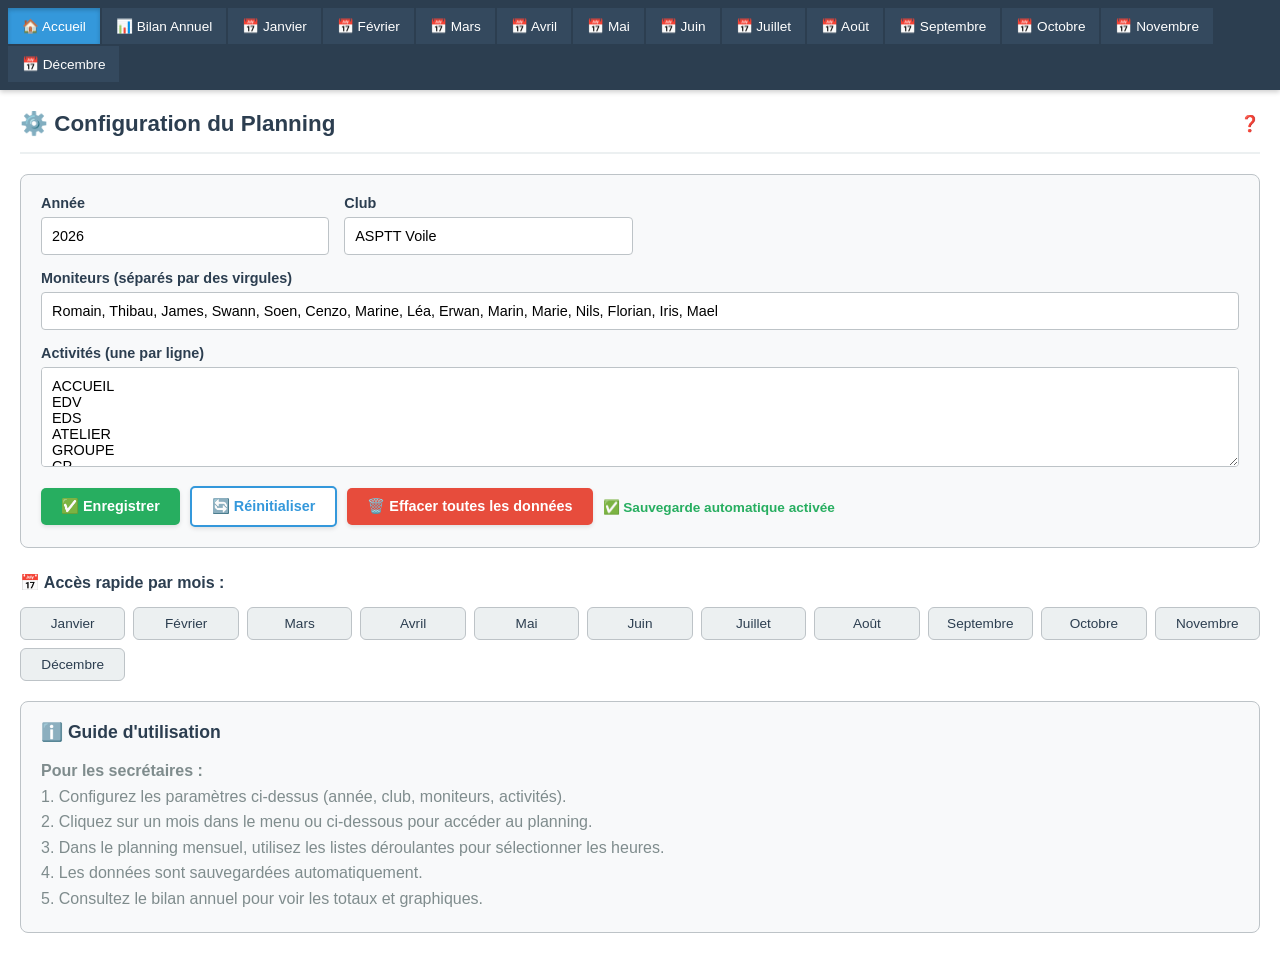
==== commit 28530809: "feat: version ergonomique pour secrétaires - **Interface repensée** : Design épuré et professionnel " ====
--- a/index.html
+++ b/index.html
@@ -3,33 +3,37 @@
 <head>
     <meta charset="UTF-8">
     <meta name="viewport" content="width=device-width, initial-scale=1.0">
-    <title>Planning 2026 - Accueil</title>
+    <title>Planning - Accueil</title>
     <link rel="stylesheet" href="css/style.css">
 </head>
 <body>
     <div class="app-container">
         <!-- Navigation -->
         <div class="nav-tabs">
-            <a href="index.html" class="active">⚙️ Paramètres</a>
-            <a href="pages/bilan.html">📊 Bilan</a>
-            <a href="pages/mois.html?mois=janvier">📅 Janv</a>
-            <a href="pages/mois.html?mois=fevrier">📅 Fév</a>
-            <a href="pages/mois.html?mois=mars">📅 Mar</a>
-            <a href="pages/mois.html?mois=avril">📅 Avr</a>
+            <a href="index.html" class="active">🏠 Accueil</a>
+            <a href="pages/bilan.html">📊 Bilan Annuel</a>
+            <a href="pages/mois.html?mois=janvier">📅 Janvier</a>
+            <a href="pages/mois.html?mois=fevrier">📅 Février</a>
+            <a href="pages/mois.html?mois=mars">📅 Mars</a>
+            <a href="pages/mois.html?mois=avril">📅 Avril</a>
             <a href="pages/mois.html?mois=mai">📅 Mai</a>
             <a href="pages/mois.html?mois=juin">📅 Juin</a>
-            <a href="pages/mois.html?mois=juillet">📅 Juil</a>
+            <a href="pages/mois.html?mois=juillet">📅 Juillet</a>
             <a href="pages/mois.html?mois=aout">📅 Août</a>
-            <a href="pages/mois.html?mois=septembre">📅 Sep</a>
-            <a href="pages/mois.html?mois=octobre">📅 Oct</a>
-            <a href="pages/mois.html?mois=novembre">📅 Nov</a>
-            <a href="pages/mois.html?mois=decembre">📅 Déc</a>
+            <a href="pages/mois.html?mois=septembre">📅 Septembre</a>
+            <a href="pages/mois.html?mois=octobre">📅 Octobre</a>
+            <a href="pages/mois.html?mois=novembre">📅 Novembre</a>
+            <a href="pages/mois.html?mois=decembre">📅 Décembre</a>
         </div>
 
         <!-- Contenu -->
         <div class="panel">
             <div class="panel-header">
-                <h2>⚙️ Paramètres du Planning</h2>
+                <h2>⚙️ Configuration du Planning</h2>
+                <div class="tooltip">
+                    <span>❓</span>
+                    <span class="tooltiptext">Configurez ici l'année, le club, les moniteurs et les activités disponibles.</span>
+                </div>
             </div>
 
             <div class="config-section">
@@ -40,16 +44,17 @@
                     </div>
                     <div>
                         <label>Club</label>
-                        <input type="text" id="clubInput" value="ASPTT Voile">
+                        <input type="text" id="clubInput" value="ASPTT Voile" placeholder="Nom du club">
                     </div>
                     <div class="full-width">
                         <label>Moniteurs (séparés par des virgules)</label>
                         <input type="text" id="staffInput" 
-                               value="Romain, Thibau, James, Swann, Soen, Cenzo, Marine, Léa, Erwan, Marin, Marie, Nils, Florian, Iris, Mael">
+                               value="Romain, Thibau, James, Swann, Soen, Cenzo, Marine, Léa, Erwan, Marin, Marie, Nils, Florian, Iris, Mael"
+                               placeholder="Ex: Jean, Paul, Marie">
                     </div>
                     <div class="full-width">
                         <label>Activités (une par ligne)</label>
-                        <textarea id="activitesInput">ACCUEIL
+                        <textarea id="activitesInput" placeholder="Ex: ACCUEIL&#10;EDV&#10;EDS">ACCUEIL
 EDV
 EDS
 ATELIER
@@ -75,16 +80,28 @@
                     </div>
                 </div>
                 <div class="config-actions">
-                    <button class="btn" onclick="saveConfig()">💾 Enregistrer</button>
+                    <button class="btn btn-success" onclick="saveConfig()">✅ Enregistrer</button>
                     <button class="btn btn-outline" onclick="resetConfig()">🔄 Réinitialiser</button>
-                    <button class="btn btn-outline btn-danger" onclick="resetAllData()">🗑️ Effacer les données</button>
+                    <button class="btn btn-danger" onclick="resetAllData()">🗑️ Effacer toutes les données</button>
                     <span class="status-save" id="saveStatus">✅ Sauvegarde automatique activée</span>
                 </div>
             </div>
 
-            <div style="margin-top: 30px;">
-                <h3 style="font-size:0.9rem; color:#475569; margin-bottom:12px;">Accès rapide par mois :</h3>
+            <div style="margin-top: 25px;">
+                <h3 style="font-size:1rem; color:#2c3e50; margin-bottom:12px;">📅 Accès rapide par mois :</h3>
                 <div class="month-grid" id="monthGrid"></div>
+            </div>
+
+            <div class="config-section" style="margin-top: 20px;">
+                <h3>ℹ️ Guide d'utilisation</h3>
+                <p style="color:#7f8c8d; line-height:1.6;">
+                    <strong>Pour les secrétaires :</strong><br>
+                    1. Configurez les paramètres ci-dessus (année, club, moniteurs, activités).<br>
+                    2. Cliquez sur un mois dans le menu ou ci-dessous pour accéder au planning.<br>
+                    3. Dans le planning mensuel, utilisez les listes déroulantes pour sélectionner les heures.<br>
+                    4. Les données sont sauvegardées automatiquement.<br>
+                    5. Consultez le bilan annuel pour voir les totaux et graphiques.
+                </p>
             </div>
         </div>
     </div>
@@ -128,25 +145,25 @@
                 document.getElementById('saveStatus').textContent = '✅ Sauvegarde automatique activée';
             }, 2000);
             
-            alert('Paramètres enregistrés !');
+            alert('✅ Paramètres enregistrés avec succès !');
         }
 
         // Réinitialiser la configuration
         function resetConfig() {
-            if (confirm('Réinitialiser les paramètres ?')) {
+            if (confirm('⚠️ Réinitialiser les paramètres aux valeurs par défaut ?')) {
                 config = { ...PlanningApp.DEFAULT_CONFIG };
                 PlanningApp.saveConfig(config);
                 loadConfigToForm();
-                alert('Paramètres réinitialisés.');
+                alert('✅ Paramètres réinitialisés.');
             }
         }
 
         // Réinitialiser toutes les données
         function resetAllData() {
-            if (confirm('Effacer TOUTES les données saisies ?')) {
+            if (confirm('⚠️ Effacer TOUTES les données saisies ? Cette action est irréversible.')) {
                 data = PlanningApp.generateYearData(config);
                 PlanningApp.saveData(data);
-                alert('Données effacées.');
+                alert('✅ Toutes les données ont été effacées.');
                 location.reload();
             }
         }
--- a/css/style.css
+++ b/css/style.css
@@ -2,64 +2,65 @@
     margin: 0;
     padding: 0;
     box-sizing: border-box;
-    font-family: 'Segoe UI', Roboto, system-ui, sans-serif;
+    font-family: 'Segoe UI', Tahoma, Geneva, Verdana, sans-serif;
 }
 
 body {
-    background: #f0f4f8;
-    padding: 12px;
+    background: #f5f7fa;
+    padding: 0;
     min-height: 100vh;
 }
 
 .app-container {
+    max-width: 1800px;
+    margin: 0 auto;
+    background: white;
+    border-radius: 0;
+    box-shadow: none;
+    overflow: hidden;
+}
+
+/* Navigation améliorée */
+.nav-tabs {
+    display: flex;
+    flex-wrap: wrap;
+    gap: 2px;
+    background: #2c3e50;
+    padding: 8px;
+    position: sticky;
+    top: 0;
+    z-index: 100;
+    box-shadow: 0 2px 5px rgba(0,0,0,0.2);
+}
+
+.nav-tabs a {
+    background: #34495e;
+    border: none;
+    padding: 10px 14px;
+    font-weight: 500;
+    font-size: 0.85rem;
+    color: white;
+    border-radius: 0;
+    cursor: pointer;
+    transition: all 0.2s;
+    text-decoration: none;
+    text-align: center;
+}
+
+.nav-tabs a:hover {
+    background: #2980b9;
+}
+
+.nav-tabs a.active {
+    background: #3498db;
+    box-shadow: inset 0 2px 4px rgba(0,0,0,0.2);
+}
+
+/* Panel */
+.panel {
+    padding: 20px;
     max-width: 1600px;
     margin: 0 auto;
-    background: white;
-    border-radius: 18px;
-    box-shadow: 0 16px 45px rgba(23, 55, 80, 0.12);
-    overflow: hidden;
-}
-
-/* Navigation */
-.nav-tabs {
-    display: flex;
-    flex-wrap: wrap;
-    gap: 4px;
-    background: linear-gradient(135deg, #073b6d, #0b5cab);
-    padding: 12px 16px;
-    position: sticky;
-    top: 0;
-    z-index: 10;
-}
-
-.nav-tabs a {
-    background: transparent;
-    border: none;
-    padding: 8px 16px;
-    font-weight: 600;
-    font-size: 0.85rem;
-    color: #dcecff;
-    border-radius: 40px;
-    cursor: pointer;
-    transition: 0.2s;
-    text-decoration: none;
-}
-
-.nav-tabs a:hover {
-    background: rgba(255, 255, 255, 0.14);
-    color: white;
-}
-
-.nav-tabs a.active {
-    background: white;
-    color: #084784;
-    box-shadow: 0 3px 10px rgba(0, 0, 0, 0.16);
-}
-
-/* Panel */
-.panel {
-    padding: 22px;
-    overflow-x: auto;
 }
 
 .panel-header {
@@ -67,238 +68,320 @@
     justify-content: space-between;
     align-items: center;
     flex-wrap: wrap;
-    gap: 8px;
-    margin-bottom: 16px;
+    gap: 15px;
+    margin-bottom: 20px;
+    padding-bottom: 15px;
+    border-bottom: 2px solid #ecf0f1;
 }
 
 .panel-header h2 {
-    font-size: 1.2rem;
-    color: #1e293b;
-}
-
-/* Buttons */
+    font-size: 1.4rem;
+    color: #2c3e50;
+    font-weight: 600;
+}
+
+/* Buttons améliorés */
 .btn {
-    background: #1e293b;
+    background: #3498db;
     color: white;
     border: none;
-    padding: 8px 20px;
-    border-radius: 40px;
+    padding: 10px 20px;
+    border-radius: 5px;
     font-weight: 600;
-    font-size: 0.85rem;
+    font-size: 0.9rem;
     cursor: pointer;
-    transition: 0.2s;
+    transition: all 0.2s;
     text-decoration: none;
     display: inline-block;
+    box-shadow: 0 2px 4px rgba(0,0,0,0.1);
+}
+
+.btn:hover {
+    background: #2980b9;
+    transform: translateY(-1px);
+    box-shadow: 0 4px 8px rgba(0,0,0,0.15);
 }
 
 .btn-outline {
-    background: transparent;
-    border: 1.5px solid #1e293b;
-    color: #1e293b;
+    background: white;
+    border: 2px solid #3498db;
+    color: #3498db;
 }
 
 .btn-outline:hover {
-    background: #1e293b;
+    background: #3498db;
     color: white;
 }
 
 .btn-sm {
-    padding: 4px 14px;
-    font-size: 0.75rem;
+    padding: 6px 12px;
+    font-size: 0.8rem;
+    border-radius: 3px;
 }
 
 .btn-danger {
-    border-color: #b42318 !important;
-    color: #b42318 !important;
+    background: #e74c3c;
+    border-color: #e74c3c;
+    color: white;
 }
 
 .btn-danger:hover {
-    background: #b42318 !important;
-    color: white !important;
-}
-
-.btn:hover {
-    opacity: 0.85;
-}
-
-/* Tables */
+    background: #c0392b;
+}
+
+.btn-success {
+    background: #27ae60;
+}
+
+.btn-success:hover {
+    background: #229954;
+}
+
+/* Tableau amélioré */
 .table-wrap {
     overflow-x: auto;
-    margin: 8px 0;
-    border-radius: 10px;
-    border: 1px solid #e9edf2;
+    margin: 15px 0;
+    border-radius: 8px;
+    border: 1px solid #bdc3c7;
+    box-shadow: 0 1px 3px rgba(0,0,0,0.1);
 }
 
 table {
     border-collapse: collapse;
     width: 100%;
-    font-size: 0.78rem;
-    min-width: 700px;
+    font-size: 0.85rem;
+    min-width: 800px;
 }
 
 th {
-    background: #f1f5f9;
-    color: #0f172a;
+    background: #34495e;
+    color: white;
     font-weight: 600;
-    padding: 8px 6px;
+    padding: 12px 8px;
     text-align: center;
-    border-bottom: 2px solid #dce2ea;
+    border: 1px solid #2c3e50;
     white-space: nowrap;
     position: sticky;
     top: 0;
     z-index: 3;
-    font-size: 0.7rem;
 }
 
 td {
-    padding: 6px 4px;
-    border-bottom: 1px solid #e9edf2;
+    padding: 8px 6px;
+    border: 1px solid #ecf0f1;
     text-align: center;
     vertical-align: middle;
 }
 
 tr:hover td {
-    background: #fafcff;
+    background: #f8f9fa;
 }
 
 .month-header td {
-    background: #f8fafc;
+    background: #f0f3f5;
     font-weight: 700;
-    border-bottom: 2px solid #dce2ea;
-    position: sticky;
-    bottom: 0;
-    z-index: 2;
+    border-top: 2px solid #3498db;
+    border-bottom: 2px solid #3498db;
 }
 
 .total-row td {
-    background: #f0f9ff;
+    background: #e8f4fc;
     font-weight: 700;
-}
-
-/* Staff cell */
+    border-top: 2px solid #3498db;
+}
+
+/* Cellules de moniteur */
 .staff-activity-cell {
     display: flex;
     flex-direction: column;
+    gap: 6px;
+    align-items: center;
+    padding: 4px;
+}
+
+.staff-activity-cell select {
+    font-size: 0.8rem;
+    padding: 5px;
+    border: 1px solid #bdc3c7;
+    border-radius: 4px;
+    width: 100%;
+    max-width: 100px;
+    background: white;
+    cursor: pointer;
+}
+
+.staff-activity-cell select:focus {
+    outline: none;
+    border-color: #3498db;
+    box-shadow: 0 0 0 2px rgba(52, 152, 219, 0.2);
+}
+
+.hours-row {
+    display: flex;
     gap: 4px;
     align-items: center;
-}
-
-.staff-activity-cell select {
-    font-size: 0.7rem;
-    padding: 3px 6px;
-    border: 1px solid #ddd;
+    justify-content: center;
+}
+
+.hour-select {
+    padding: 4px 8px;
+    border: 1px solid #bdc3c7;
     border-radius: 4px;
-    max-width: 90px;
-    background: white;
-    text-align: center;
-}
-
-.staff-activity-cell .hours-row {
-    display: flex;
-    gap: 4px;
-    align-items: center;
-    font-size: 0.7rem;
-}
-
-.hour-input {
-    padding: 2px 4px;
-    border: 1px solid #ccc;
-    border-radius: 4px;
-    font-size: 0.7rem;
-    width: 48px;
+    font-size: 0.8rem;
+    width: 60px;
     text-align: center;
     background: white;
-}
-
-.hour-input:focus {
-    outline: 2px solid #1e293b;
-    border-color: transparent;
-}
-
-/* Diff */
+    cursor: pointer;
+}
+
+.hour-select:focus {
+    outline: none;
+    border-color: #3498db;
+    box-shadow: 0 0 0 2px rgba(52, 152, 219, 0.2);
+}
+
+/* Boutons + and - */
+.hour-btn {
+    background: #ecf0f1;
+    border: 1px solid #bdc3c7;
+    width: 24px;
+    height: 24px;
+    border-radius: 4px;
+    cursor: pointer;
+    font-size: 1rem;
+    display: flex;
+    align-items: center;
+    justify-content: center;
+    user-select: none;
+}
+
+.hour-btn:hover {
+    background: #d6dbdf;
+}
+
+.hour-btn:active {
+    background: #bdc3c7;
+}
+
+/* Différence */
 .diff-cell {
     font-weight: 700;
-    min-width: 30px;
+    min-width: 35px;
     display: inline-block;
-}
-
-.diff-positive { color: #0b7e3d; }
-.diff-negative { color: #b91c1c; }
-.diff-zero { color: #e67e22; }
+    padding: 2px 6px;
+    border-radius: 3px;
+}
+
+.diff-positive {
+    color: #27ae60;
+    background: rgba(39, 174, 96, 0.1);
+}
+
+.diff-negative {
+    color: #e74c3c;
+    background: rgba(231, 76, 60, 0.1);
+}
+
+.diff-zero {
+    color: #f39c12;
+    background: rgba(243, 156, 18, 0.1);
+}
 
 /* Dimanche */
 .dimanche-row td {
+    background: #fdecea !important;
+}
+
+.dimanche-row:hover td {
     background: #fce4e4 !important;
-    border-bottom: 1px solid #f5c6c6;
-}
-.dimanche-row:hover td {
-    background: #f8d6d6 !important;
 }
 
 /* Badge */
 .badge {
-    background: #dbeafe;
-    color: #1e4b8a;
-    padding: 2px 12px;
-    border-radius: 30px;
-    font-size: 0.65rem;
+    background: #e8f4fc;
+    color: #2c3e50;
+    padding: 4px 12px;
+    border-radius: 20px;
+    font-size: 0.8rem;
     font-weight: 600;
+    border: 1px solid #bdc3c7;
+}
+
+/* Section de recherche */
+.search-section {
+    margin-bottom: 15px;
+    padding: 12px;
+    background: #f8f9fa;
+    border-radius: 6px;
+    border: 1px solid #bdc3c7;
+}
+
+.search-section input {
+    padding: 8px 12px;
+    border: 1px solid #bdc3c7;
+    border-radius: 4px;
+    width: 200px;
+    font-size: 0.9rem;
 }
 
 /* Weekly summary */
 .weekly-summary {
-    margin-top: 24px;
+    margin-top: 25px;
     padding: 20px;
-    background: linear-gradient(135deg, #f7fbff, #eef6ff);
-    border: 1px solid #d8e9fb;
-    border-radius: 16px;
+    background: #f8f9fa;
+    border: 1px solid #bdc3c7;
+    border-radius: 8px;
 }
 
 .weekly-summary h3 {
-    font-size: 1rem;
-    color: #12304a;
-    margin-bottom: 4px;
+    font-size: 1.1rem;
+    color: #2c3e50;
+    margin-bottom: 8px;
 }
 
 .weekly-summary p {
-    font-size: 0.8rem;
-    color: #526577;
-    margin-bottom: 12px;
+    font-size: 0.9rem;
+    color: #7f8c8d;
+    margin-bottom: 15px;
 }
 
 /* Config section */
 .config-section {
     margin-top: 20px;
-    background: #f8fafc;
-    border-radius: 12px;
-    padding: 24px;
+    background: #f8f9fa;
+    border-radius: 8px;
+    padding: 20px;
+    border: 1px solid #bdc3c7;
 }
 
 .config-section h3 {
-    font-size: 1rem;
-    margin-bottom: 16px;
+    font-size: 1.1rem;
+    color: #2c3e50;
+    margin-bottom: 15px;
 }
 
 .config-grid {
     display: grid;
-    grid-template-columns: 1fr 1fr;
-    gap: 16px;
+    grid-template-columns: repeat(auto-fit, minmax(250px, 1fr));
+    gap: 15px;
 }
 
 .config-grid label {
     font-weight: 600;
-    font-size: 0.8rem;
+    font-size: 0.9rem;
     display: block;
-    margin-bottom: 4px;
+    margin-bottom: 6px;
+    color: #2c3e50;
 }
 
 .config-grid input,
 .config-grid textarea {
     width: 100%;
-    padding: 8px 12px;
-    border: 1px solid #d1d9e6;
-    border-radius: 6px;
+    padding: 10px;
+    border: 1px solid #bdc3c7;
+    border-radius: 4px;
     font-family: inherit;
+    font-size: 0.9rem;
 }
 
 .config-grid textarea {
@@ -307,18 +390,17 @@
 }
 
 .config-actions {
-    margin-top: 16px;
-    display: flex;
-    gap: 12px;
+    margin-top: 15px;
+    display: flex;
+    gap: 10px;
     flex-wrap: wrap;
     align-items: center;
 }
 
 .status-save {
-    font-size: 0.8rem;
-    color: #087443;
+    font-size: 0.85rem;
+    color: #27ae60;
     font-weight: 600;
-    margin-left: 8px;
 }
 
 .full-width {
@@ -328,44 +410,97 @@
 /* Month grid */
 .month-grid {
     display: grid;
-    grid-template-columns: repeat(auto-fill, minmax(120px, 1fr));
-    gap: 10px;
-    margin-top: 20px;
+    grid-template-columns: repeat(auto-fill, minmax(100px, 1fr));
+    gap: 8px;
+    margin-top: 15px;
 }
 
 .month-grid a {
-    background: #f8fafc;
-    border: 1px solid #e9edf2;
-    border-radius: 8px;
-    padding: 10px;
+    background: #ecf0f1;
+    border: 1px solid #bdc3c7;
+    border-radius: 6px;
+    padding: 8px 4px;
     text-align: center;
     text-decoration: none;
-    color: #1e293b;
+    color: #2c3e50;
     font-size: 0.85rem;
-    transition: 0.15s;
+    transition: all 0.2s;
 }
 
 .month-grid a:hover {
-    background: #1e293b;
+    background: #3498db;
     color: white;
-    border-color: #1e293b;
+    border-color: #2980b9;
+}
+
+/* Actions bar */
+.actions-bar {
+    margin-top: 15px;
+    display: flex;
+    gap: 10px;
+    flex-wrap: wrap;
+    align-items: center;
+    padding: 10px;
+    background: #f8f9fa;
+    border-radius: 6px;
+    border: 1px solid #bdc3c7;
+}
+
+/* Tooltip */
+.tooltip {
+    position: relative;
+    display: inline-block;
+}
+
+.tooltip .tooltiptext {
+    visibility: hidden;
+    width: 200px;
+    background-color: #2c3e50;
+    color: #fff;
+    text-align: center;
+    border-radius: 6px;
+    padding: 8px;
+    position: absolute;
+    z-index: 1;
+    bottom: 125%;
+    left: 50%;
+    margin-left: -100px;
+    opacity: 0;
+    transition: opacity 0.3s;
+    font-size: 0.8rem;
+}
+
+.tooltip:hover .tooltiptext {
+    visibility: visible;
+    opacity: 1;
 }
 
 /* Responsive */
-@media (max-width: 800px) {
-    .panel { padding: 12px; }
-    .nav-tabs { padding: 8px 10px; gap: 2px; }
-    .nav-tabs a { font-size: 0.7rem; padding: 5px 10px; }
+@media (max-width: 1024px) {
+    .panel { padding: 15px; }
+    .nav-tabs { padding: 6px; }
+    .nav-tabs a { padding: 8px 10px; font-size: 0.8rem; }
     .config-grid { grid-template-columns: 1fr; }
 }
 
-/* Fix pour les inputs de type number */
-input[type="number"] {
-    -moz-appearance: textfield;
-}
-
-input[type="number"]::-webkit-outer-spin-button,
-input[type="number"]::-webkit-inner-spin-button {
-    -webkit-appearance: none;
-    margin: 0;
-}
+@media (max-width: 768px) {
+    .nav-tabs a { padding: 6px 8px; font-size: 0.75rem; }
+    th, td { padding: 6px 3px; font-size: 0.75rem; }
+    .hour-select { width: 50px; font-size: 0.75rem; }
+}
+
+/* Fix pour les selects */
+select:focus {
+    outline: none;
+}
+
+/* Animation pour les boutons */
+@keyframes pulse {
+    0% { transform: scale(1); }
+    50% { transform: scale(1.05); }
+    100% { transform: scale(1); }
+}
+
+.btn:active {
+    animation: pulse 0.1s;
+}
